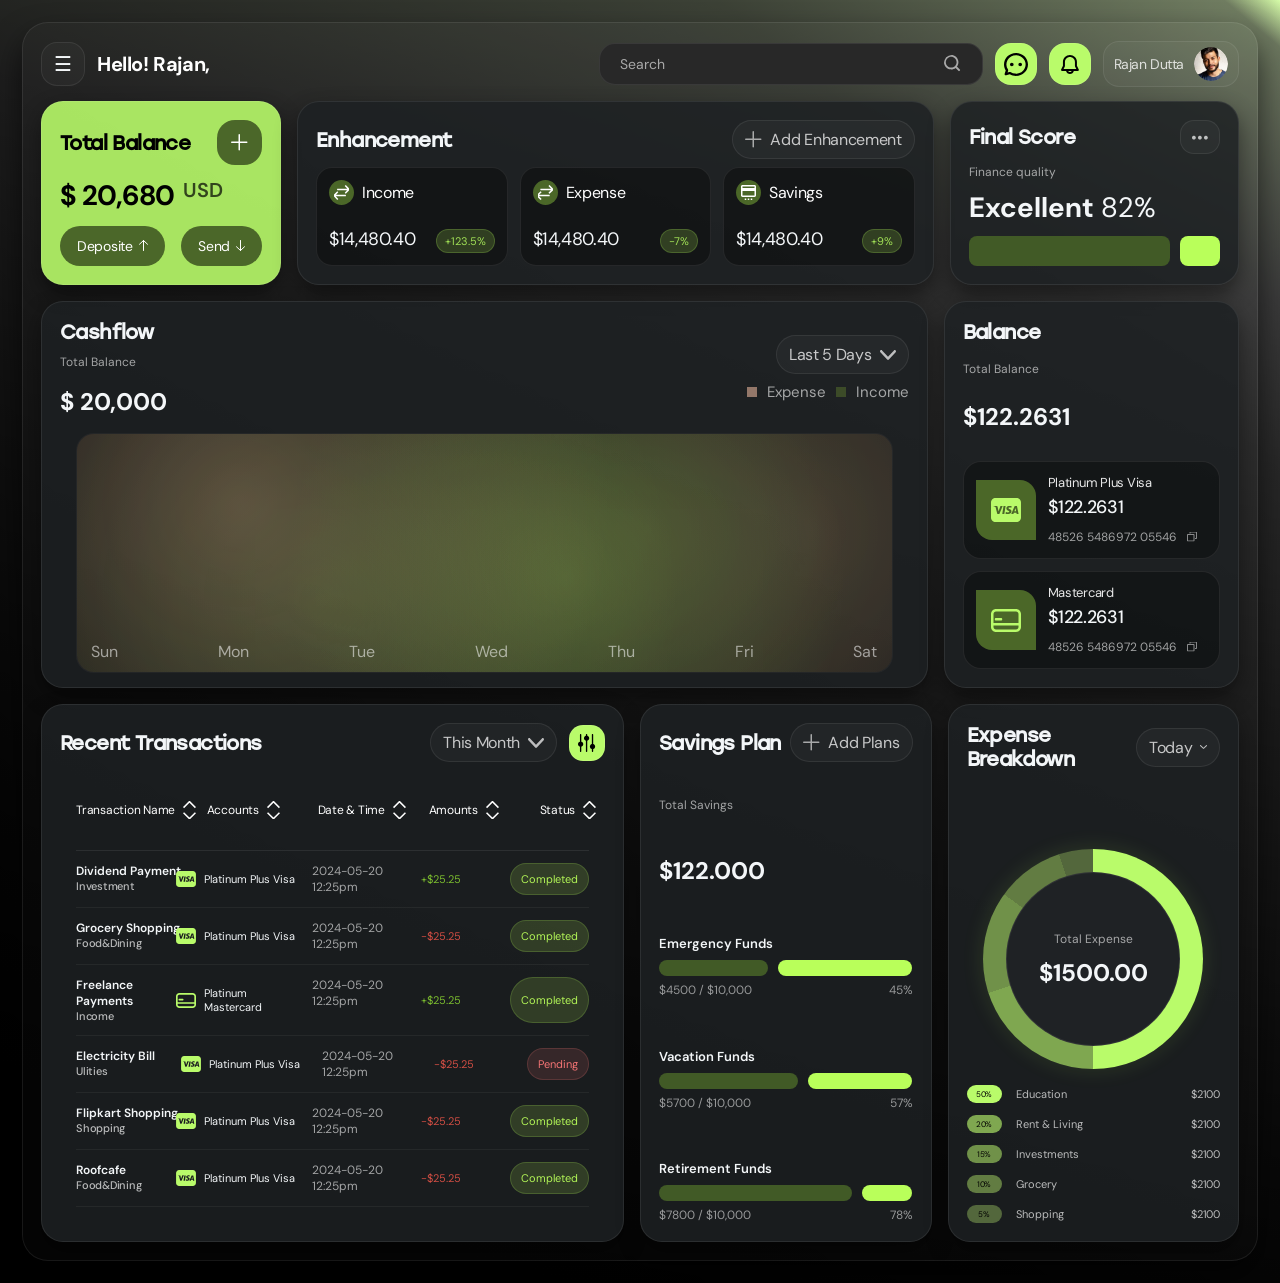
==== index.html @ 9665d46c "Dashboard Created" ====
<!DOCTYPE html>
<html lang="en">
  <head>
    <meta charset="UTF-8" />
    <meta name="viewport" content="width=device-width, initial-scale=1.0" />
    <title>Dashboard - Fin Pocket</title>
    <link rel="apple-touch-icon" sizes="180x180" href="./assets/favicon_io/apple-touch-icon.png" />
    <link rel="icon" type="image/png" sizes="32x32" href="./assets/favicon_io/favicon-32x32.png" />
    <link rel="icon" type="image/png" sizes="16x16" href="./assets/favicon_io/favicon-16x16.png" />
    <link rel="manifest" href="./assets/favicon_io/site.webmanifest" />
    <link rel="stylesheet" href="./css/style.css" />
  </head>
  <body>
    <input type="checkbox" id="menuToggle" class="menu-toggle" />
    <div class="app">
      <!-- SIDEBAR -->
      <aside class="sidebar">
        <label for="menuToggle" class="sidebar-close">✕</label>
        <div class="brand">
          <a href="#" class="brand-logo">
            <figure>
              <img src="./assets/dashboard/logo.svg" alt="logo" />
            </figure>
          </a>
        </div>

        <div class="user">
          <div class="user-img"></div>
          <div class="user-info">
            <h1>Rajan Dutta</h1>
            <p>Personal Account</p>
          </div>
          <div class="user-chevron"></div>
        </div>

        <p class="menu-title">MAIN MENU</p>
        <nav class="nav top-nav">
          <a class="nav-link active" href="#">
            <span class="ico"></span> Dashboard
          </a>
          <a class="nav-link" href="#"><span class="ico"></span> Payments</a>
          <a class="nav-link" href="#"
            ><span class="ico"></span> Transactions</a
          >
          <a class="nav-link" href="#"><span class="ico"></span> My wallets</a>
          <a class="nav-link" href="#"
            ><span class="ico"></span> Savings plan</a
          >
        </nav>

        <p class="menu-title">PREFERENCE</p>
        <nav class="nav bottom-nav">
          <a class="nav-link" href="#"><span class="ico"></span> Promos</a>
          <a class="nav-link" href="#"><span class="ico"></span> Settings</a>
          <a class="nav-link" href="#"><span class="ico"></span> Help center</a>
          <a class="nav-link" href="#"><span class="ico"></span> Log out</a>
        </nav>

        <div class="upgrade">
          <div class="upgrade-top">
            <a href="#" class="brand-logo">
              <figure>
                <img src="./assets/dashboard/logo.svg" alt="logo" />
              </figure>
            </a>
          </div>
          <h2>Upgrade Plans</h2>
          <p>
            “Upgrade from today to the smarter insights & financial control”.
          </p>
          <a href="#" class="btn btn-white">
            Upgrade your Plan <span class="arrow">↗</span>
          </a>
        </div>
      </aside>
      <label for="menuToggle" class="overlay"></label>
      <!-- MAIN -->
      <main class="main">
        <!-- TOPBAR -->
        <header class="topbar">
          <div class="topbar-left">
            <!-- ✅ MENU BUTTON -->
            <label for="menuToggle" class="menu-btn">☰</label>

            <h1 class="hello">Hello! Rajan,</h1>
          </div>

          <div class="topbar-right">
            <div class="search">
              <input type="text" placeholder="Search" />
              <span class="search-ico"></span>
            </div>

            <button class="icon-btn"></button>
            <button class="icon-btn"></button>

            <div class="profile-mini">
              <span class="name">Rajan Dutta</span>
              <span class="avatar"></span>
            </div>
          </div>
        </header>

        <!-- GRID -->
        <section class="grid">
          <div class="col">
            <div class="row row-1">
              <!-- Total Balance -->
              <div class="card card-balance">
                <div class="card-head">
                  <p class="card-title">Total Balance</p>
                  <button class="chip-plus">
                    <figure>
                      <img
                        src="./assets/dashboard/plus-icon.svg"
                        alt="Plus Icon"
                      />
                    </figure>
                  </button>
                </div>

                <div class="money">
                  <strong>$ 20,680</strong>
                  <sup>USD</sup>
                </div>

                <div class="actions">
                  <button class="btn btn-green">
                    Deposite
                    <figure>
                      <img
                        src="./assets/dashboard/top-arrow-icon.svg"
                        alt="Up Arrow"
                      />
                    </figure>
                  </button>
                  <button class="btn btn-green">
                    Send
                    <figure>
                      <img
                        src="./assets/dashboard/down-arrow.svg"
                        alt="Down Arrow"
                      />
                    </figure>
                  </button>
                </div>
              </div>

              <!-- Enhancement -->
              <div class="card card-enh">
                <div class="card-head">
                  <p class="card-title">Enhancement</p>
                  <button class="btn btn-outline small">
                    <figure>
                      <img
                        src="./assets/dashboard/plus-icon-60.svg"
                        alt="down arrow"
                      />
                    </figure>
                    Add Enhancement
                  </button>
                </div>

                <div class="enh-cards">
                  <div class="mini-box">
                    <div class="mini-head">
                      <figure class="mini-ico">
                        <img
                          src="./assets/dashboard/incoming-outgoing-icon.svg"
                          alt="Income"
                        />
                      </figure>
                      <span class="mini-title">Income</span>
                    </div>
                    <div class="mini-bottom">
                      <strong class="mini-price">$14,480.40</strong>
                      <span class="mini-pill">+123.5%</span>
                    </div>
                  </div>

                  <div class="mini-box">
                    <div class="mini-head">
                      <figure class="mini-ico">
                        <img
                          src="./assets/dashboard/incoming-outgoing-icon.svg"
                          alt="Expense"
                        />
                      </figure>
                      <span class="mini-title">Expense</span>
                    </div>
                    <div class="mini-bottom">
                      <strong class="mini-price">$14,480.40</strong>
                      <span class="mini-pill">-7%</span>
                    </div>
                  </div>

                  <div class="mini-box">
                    <div class="mini-head">
                      <figure class="mini-ico">
                        <img
                          src="./assets/dashboard/saving-mini.svg"
                          alt="saving"
                        />
                      </figure>
                      <span class="mini-title">Savings</span>
                    </div>
                    <div class="mini-bottom">
                      <strong class="mini-price">$14,480.40</strong>
                      <span class="mini-pill">+9%</span>
                    </div>
                  </div>
                </div>
              </div>

              <!-- Final score -->
              <div class="card card-score">
                <div class="card-head">
                  <p class="card-title">Final Score</p>
                  <button class="dot-menu">•••</button>
                </div>

                <p class="muted">Finance quality</p>
                <div class="score">
                  <strong>Excellent</strong>
                  <span>82%</span>
                </div>

                <div class="score-bar-wrap" style="--val: 82%">
                  <div class="score-bar-dark"></div>
                  <div class="score-bar-light"></div>
                </div>
              </div>
            </div>

            <div class="row row-2">
              <!-- Cashflow Chart -->
              <div class="card card-chart">
                <div class="card-head">
                  <div class="chart-top">
                    <p class="card-title">Cashflow</p>
                    <p class="muted">Total Balance</p>
                    <strong class="big">$ 20,000</strong>
                  </div>

                  <div class="chart-controls">
                    <button class="btn btn-outline small">
                      Last 5 Days
                      <figure>
                        <img
                          src="./assets/dashboard/bottom-chevron-icon.svg"
                          alt=""
                        />
                      </figure>
                    </button>
                    <div class="legend">
                      <span class="dot exp"></span> Expense
                      <span class="dot inc"></span> Income
                    </div>
                  </div>
                </div>

                <div class="chart-placeholder">
                  <div class="wave wave-a"></div>
                  <div class="wave wave-b"></div>
                  <div class="chart-x">
                    <span>Sun</span><span>Mon</span><span>Tue</span
                    ><span>Wed</span><span>Thu</span><span>Fri</span
                    ><span>Sat</span>
                  </div>
                </div>
              </div>

              <div class="card card-bal">
                <div class="card-head">
                  <p class="card-title">Balance</p>
                </div>

                <p class="muted">Total Balance</p>
                <strong class="big">$122.2631</strong>
                <div class="pay-cards">
                  <div class="pay-card">
                    <div class="pay-ico"></div>
                    <div class="pay-info">
                      <p>Platinum Plus Visa</p>
                      <strong>$122.2631</strong>
                      <span class="muted">48526 5486972 05546</span>
                    </div>
                  </div>

                  <div class="pay-card">
                    <div class="pay-ico alt"></div>
                    <div class="pay-info">
                      <p>Mastercard</p>
                      <strong>$122.2631</strong>
                      <span class="muted">48526 5486972 05546</span>
                    </div>
                  </div>
                </div>
              </div>
            </div>

            <div class="row row-3">
              <!-- Recent Transactions -->
              <div class="card card-table">
                <div class="card-head">
                  <p class="card-title">Recent Transactions</p>

                  <div class="table-actions">
                    <button class="btn btn-outline small">
                      This Month
                      <figure>
                        <img
                          src="./assets/dashboard/bottom-chevron-icon.svg"
                          alt=""
                        />
                      </figure>
                    </button>
                    <button class="filter-btn">
                      <figure>
                        <img
                          src="./assets/dashboard/filter-menu-icon.svg"
                          alt="filter"
                        />
                      </figure>
                    </button>
                  </div>
                </div>
                <div class="table-scroll">
                  <div class="table">
                    <div class="table-head">
                      <span>Transaction Name</span>
                      <span>Accounts</span>
                      <span>Date & Time</span>
                      <span>Amounts</span>
                      <span>Status</span>
                    </div>

                    <div class="table-row">
                      <strong
                        >Dividend Payment
                        <span>Investment</span>
                      </strong>
                      <span class="card-type visa">Platinum Plus Visa</span>
                      <span class="muted">2024-05-20 <br />12:25pm</span>
                      <span class="amt plus">+$25.25</span>
                      <span class="status done">Completed</span>
                    </div>

                    <div class="table-row">
                      <strong
                        >Grocery Shopping
                        <span>Food&Dining</span>
                      </strong>
                      <span class="card-type visa">Platinum Plus Visa</span>
                      <span class="muted">2024-05-20 <br />12:25pm</span>
                      <span class="amt minus">-$25.25</span>
                      <span class="status done">Completed</span>
                    </div>

                    <div class="table-row">
                      <strong
                        >Freelance Payments
                        <span>Income</span>
                      </strong>
                      <span class="card-type mastercard"
                        >Platinum Mastercard</span
                      >
                      <span class="muted">2024-05-20 <br />12:25pm</span>
                      <span class="amt plus">+$25.25</span>
                      <span class="status done">Completed</span>
                    </div>

                    <div class="table-row">
                      <strong
                        >Electricity Bill
                        <span>Ulities</span>
                      </strong>
                      <span class="card-type visa">Platinum Plus Visa</span>
                      <span class="muted">2024-05-20 <br />12:25pm</span>
                      <span class="amt minus">-$25.25</span>
                      <span class="status pending">Pending</span>
                    </div>
                    <div class="table-row">
                      <strong
                        >Flipkart Shopping
                        <span>Shopping</span>
                      </strong>
                      <span class="card-type visa">Platinum Plus Visa</span>
                      <span class="muted">2024-05-20 <br />12:25pm</span>
                      <span class="amt minus">-$25.25</span>
                      <span class="status done">Completed</span>
                    </div>
                    <div class="table-row">
                      <strong
                        >Roofcafe
                        <span>Food&Dining</span>
                      </strong>
                      <span class="card-type visa">Platinum Plus Visa</span>
                      <span class="muted">2024-05-20 <br />12:25pm</span>
                      <span class="amt minus">-$25.25</span>
                      <span class="status done">Completed</span>
                    </div>
                  </div>
                </div>
              </div>

              <!-- Savings Plan -->
              <div class="card card-savings">
                <div class="card-head">
                  <p class="card-title">Savings Plan</p>
                  <button class="btn btn-outline small">
                    <figure>
                      <img
                        src="./assets/dashboard/plus-icon-60.svg"
                        alt="down arrow"
                      />
                    </figure>
                    Add Plans
                  </button>
                </div>

                <p class="muted">Total Savings</p>
                <strong class="big">$122.000</strong>

                <div class="saving-item">
                  <p>Emergency Funds</p>
                  <div class="bar-wrap" style="--val: 45%">
                    <div class="bar-dark"></div>
                    <div class="bar-light"></div>
                  </div>
                  <div class="bar-meta">
                    <span>$4500 / $10,000</span>
                    <span>45%</span>
                  </div>
                </div>

                <div class="saving-item">
                  <p>Vacation Funds</p>
                  <div class="bar-wrap" style="--val: 57%">
                    <div class="bar-dark"></div>
                    <div class="bar-light"></div>
                  </div>
                  <div class="bar-meta">
                    <span>$5700 / $10,000</span>
                    <span>57%</span>
                  </div>
                </div>

                <div class="saving-item">
                  <p>Retirement Funds</p>
                  <div class="bar-wrap" style="--val: 78%">
                    <div class="bar-dark"></div>
                    <div class="bar-light"></div>
                  </div>
                  <div class="bar-meta">
                    <span>$7800 / $10,000</span>
                    <span>78%</span>
                  </div>
                </div>
              </div>

              <div class="card card-breakdown">
                <div class="card-head">
                  <p class="card-title">Expense Breakdown</p>
                  <button class="btn btn-outline small">
                    Today
                    <figure>
                      <img
                        src="./assets/dashboard/bottom-chevron-icon.svg"
                        alt=""
                      />
                    </figure>
                  </button>
                </div>
                <div class="expense-card">
                  <div class="donut-wrap">
                    <div class="donut" id="donut">
                      <div class="donut-center">
                        <p class="muted">Total Expense</p>
                        <strong class="big">$1500.00</strong>
                      </div>
                    </div>
                  </div>

                  <div class="breakdown" id="breakdown">
                    <div
                      class="break-row"
                      data-percent="50"
                      data-color="#B9FB6A"
                    >
                      <span class="tag-percent">50%</span>
                      <span class="tag">Education</span>
                      <span class="tag-value">$2100</span>
                    </div>

                    <div
                      class="break-row"
                      data-percent="20"
                      data-color="#7FA750"
                    >
                      <span class="tag-percent">20%</span>
                      <span class="tag">Rent & Living</span>
                      <span class="tag-value">$2100</span>
                    </div>

                    <div
                      class="break-row"
                      data-percent="15"
                      data-color="#709149"
                    >
                      <span class="tag-percent">15%</span>
                      <span class="tag">Investments</span>
                      <span class="tag-value">$2100</span>
                    </div>

                    <div
                      class="break-row"
                      data-percent="10"
                      data-color="#627C42"
                    >
                      <span class="tag-percent">10%</span>
                      <span class="tag">Grocery</span>
                      <span class="tag-value">$2100</span>
                    </div>

                    <div
                      class="break-row"
                      data-percent="5"
                      data-color="#53673C"
                    >
                      <span class="tag-percent">5%</span>
                      <span class="tag">Shopping</span>
                      <span class="tag-value">$2100</span>
                    </div>
                  </div>
                </div>
              </div>
            </div>
          </div>
        </section>
      </main>
    </div>
    <script src="./js/index.js"></script>
  </body>
</html>
---- css/style.css ----
@import url("https://fonts.googleapis.com/css2?family=DM+Sans:ital,opsz,wght@0,9..40,100..1000;1,9..40,100..1000&display=swap");

@font-face {
  font-family: "stolzl";
  src: url("../assets/fonts/stolzl/stolzl_regular.otf");
}
/* ====== RESET ====== */
html,
body {
  overflow-x: hidden;
}
.main,
.grid,
.col-left,
.card,
.card-enh,
.table-scroll,
.table {
  min-width: 0;
}

* {
  margin: 0;
  padding: 0;
  box-sizing: border-box;
}
button,
input {
  border: 0;
  outline: 0;
  background: none;
  color: inherit;
  font: inherit;
}
button {
  cursor: pointer;
  transition: 0.3s all ease;
}
button:hover {
  opacity: 0.8;
}
a {
  text-decoration: none;
  color: inherit;
}
img {
  max-width: 100%;
  min-height: 100%;
  object-fit: cover;
}
figure {
  object-fit: cover;
  overflow: hidden;
}
body {
  font-family: var(--ff-dm-sans);
  background: linear-gradient(
    190deg,
    rgba(185, 251, 106, 0.4) 0%,
    rgba(0, 0, 0, 0.4) 20%,
    rgba(0, 0, 0, 1) 100%
  );
  color: #f3f6f8;
}

/* ====== THEME ====== */
:root {
  --bg-white: #ffffff;
  --bg-black: #000000;
  --bg: #0b0d0f;
  --panel: rgba(30, 33, 36, 0.85);
  --panel-2: rgba(24, 27, 30, 0.9);
  --stroke: rgba(255, 255, 255, 0.08);
  --muted: rgba(255, 255, 255, 0.6);
  --green: #b9fb6a;
  --green2: #7cff4f;
  --soft: rgba(185, 255, 90, 0.15);
  --shadow: 0 16px 30px rgba(0, 0, 0, 0.6);

  --ff-stolzl: "stolzl", sans-serif;
  --ff-dm-sans: "DM Sans", sans-serif;

  --letter-spacing-200: -0.02em;
  --letter-spacing-300: -0.03em;
}

/* ====== BUTTONS ====== */
.btn {
  border-radius: 999px;
  padding: 10px 14px;
  font-size: 14px;
  letter-spacing: var(--letter-spacing-200);
  border: 1px solid transparent;
  cursor: pointer;
  transition: 0.25s all ease;
  border-radius: 16px;
}
.btn-green {
  background: #4b6729;
  color: var(--bg-white);
  display: flex;
  justify-content: center;
  align-items: center;
  gap: 6px;
}
.btn-green:hover {
  opacity: 0.8;
}
.btn-white {
  background: rgba(255, 255, 255, 0.95);
  color: #111;
}
.btn-outline {
  border: 1px solid var(--stroke);
  background: rgba(255, 255, 255, 0.03);
  color: rgba(255, 255, 255, 0.75);
}
.btn.small {
  padding: 8px 12px;
  font-size: 16px;
  display: flex;
  justify-content: space-between;
  align-items: center;
}
.btn.small figure {
  display: flex;
  justify-content: center;
  align-items: center;
  margin-right: 8px;
}

.dot-menu {
  width: 40px;
  height: 34px;
  border-radius: 14px;
  border: 1px solid var(--stroke);
  background: rgba(255, 255, 255, 0.03);
  color: rgba(255, 255, 255, 0.7);
}

.filter-btn {
  width: 36px;
  height: 36px;
  border-radius: 14px;
  border: 1px solid var(--stroke);
  background: #b9fb6a;
  display: flex;
  justify-content: center;
  align-items: center;
  cursor: pointer;
}
.filter-btn figure {
  display: flex;
  justify-content: center;
  align-items: center;
  width: 18px;
}

/* ====== APP LAYOUT ====== */
.app {
  height: 100%;
  padding: 22px;
  display: grid;
  grid-template-columns: 320px 1fr;
  gap: 20px;
  background: linear-gradient(
    220deg,
    rgba(185, 251, 106, 0.3) 0%,
    rgba(0, 0, 0, 0.5) 2%,
    rgba(0, 0, 0, 0.7) 20%,
    rgba(0, 0, 0, 1) 100%
  );
}

/* ====== SIDEBAR ====== */
.sidebar {
  background: radial-gradient(
      circle at 30% 10%,
      rgba(185, 255, 90, 0.12),
      transparent 40%
    ),
    rgba(0, 0, 0, 0.55);
  border: 1px solid var(--stroke);
  border-radius: 26px;
  padding: 22px 18px;
  box-shadow: var(--shadow);
  position: relative;
  overflow-x: hidden;
  border-right: 2px solid var(--green);
}

.brand {
  display: flex;
  align-items: center;
  margin-bottom: 26px;
}
.brand-logo {
  filter: drop-shadow(0 0 22px rgba(185, 255, 90, 0.35));
}

.user {
  display: flex;
  align-items: center;
  gap: 12px;
  padding: 14px 12px;
  border-radius: 18px;
  border: 1px solid var(--stroke);
  background: rgba(255, 255, 255, 0.03);
  margin-bottom: 18px;
}
.user-img {
  width: 42px;
  height: 42px;
  border-radius: 50%;
  background: url("../assets/dashboard/profile.svg") center / cover no-repeat;
}
.user-info h1 {
  font-family: var(--ff-stolzl);
  letter-spacing: var(--letter-spacing-200);
  font-size: 18px;
  font-weight: 500;
  margin-bottom: 1px;
}
.user-info p {
  font-size: 15px;
  color: var(--muted);
}
.user-chevron {
  margin-left: auto;
  width: 13px;
  height: 13px;
  background: url("../assets/dashboard/bottom-chevron-icon.svg") center /
    contain no-repeat;
  border-radius: 6px;
  cursor: pointer;
}

.menu-title {
  font-family: var(--ff-stolzl);
  margin: 18px 10px 10px;
  font-size: 12px;
  color: var(--muted);
  font-weight: 400;
  letter-spacing: 1.2px;
}

.nav {
  display: grid;
  gap: 10px;
  padding: 0 6px;
}

.nav-link {
  display: flex;
  align-items: center;
  gap: 10px;
  padding: 11px 12px;
  border-radius: 14px;
  border: 1px solid transparent;
  color: rgba(255, 255, 255, 1);
  background: rgba(255, 255, 255, 0.02);
  transition: 0.25s;
}

.nav-link .ico {
  width: 18px;
  height: 18px;

  background-position: center;
  background-size: contain;
  background-repeat: no-repeat;
}
.top-nav .nav-link:nth-child(1) .ico {
  background-image: url("../assets/dashboard/dashboard-icon.svg");
}
.top-nav .nav-link:nth-child(2) .ico {
  background-image: url("../assets/dashboard/payments-icon.svg");
}
.top-nav .nav-link:nth-child(3) .ico {
  background-image: url("../assets/dashboard/transactions-icon.svg");
}
.top-nav .nav-link:nth-child(4) .ico {
  background-image: url("../assets/dashboard/my-wallets-icon.svg");
}
.top-nav .nav-link:nth-child(5) .ico {
  background-image: url("../assets/dashboard/savings-plan-icon.svg");
}
.bottom-nav .nav-link:nth-child(1) .ico {
  background-image: url("../assets/dashboard/promos-icon.svg");
}
.bottom-nav .nav-link:nth-child(2) .ico {
  background-image: url("../assets/dashboard/settings-icon.svg");
}
.bottom-nav .nav-link:nth-child(3) .ico {
  background-image: url("../assets/dashboard/help-center.svg");
}
.bottom-nav .nav-link:nth-child(4) .ico {
  background-image: url("../assets/dashboard/logout-icon.svg");
}

.nav-link:hover {
  border-color: rgba(185, 255, 90, 0.25);
  background: rgba(185, 255, 90, 0.05);
}

.nav-link.active {
  background: rgba(255, 255, 255, 0.06);
  border-color: rgba(255, 255, 255, 0.1);
}

.upgrade {
  /* position: absolute; */
  /* left: 18px;
  right: 18px;
  bottom: 18px; */
  background: linear-gradient(
    290deg,
    rgba(155, 255, 36, 0.6) 0%,
    rgba(75, 103, 40, 0.6) 100%
  );
  border-radius: 18px;
  padding: 16px;
  display: flex;
  flex-direction: column;
  justify-content: center;
  align-items: center;
  margin-top: 32px;
}

.upgrade-top {
  display: flex;
  align-items: center;
  gap: 8px;
  margin-bottom: 10px;
}
.upgrade-top .brand-logo {
  width: 140px;
}

.upgrade h2 {
  margin-bottom: 6px;
  font-size: 18px;
  letter-spacing: var(--letter-spacing-200);
  text-align: center;
}
.upgrade p {
  color: var(--muted);
  font-size: 14px;
  line-height: 1.45;
  margin-bottom: 12px;
  max-width: 196px;
  width: 100%;
  margin: 0 auto 12px;
  text-align: center;
}
.btn {
  padding: 10px 16px;
  border-radius: 33px;
  transition: all 0.3s ease;
}
.btn-white {
  background: var(--bg-white);
  color: var(--bg-black);
}
.btn-white:hover {
  background: var(--bg-black);
  color: var(--bg-white);
}
/* ====== MAIN ====== */
.main {
  background: rgba(255, 255, 255, 0.02);
  border: 1px solid var(--stroke);
  border-radius: 26px;
  padding: 18px;
  box-shadow: var(--shadow);
  /* overflow: hidden; */
  z-index: 44;
}

.topbar {
  display: flex;
  align-items: center;
  justify-content: space-between;
  margin-bottom: 14px;
}

.hello {
  font-size: var(--ff-stolzl);
  font-size: 20px;
  font-weight: 700;
  color: rgba(255, 255, 255, 1);
  letter-spacing: var(--letter-spacing-200);
}

.topbar-right {
  display: flex;
  align-items: center;
  gap: 12px;
}

.search {
  width: min(420px, 30vw);
  height: 42px;
  border-radius: 16px;
  border: 1px solid var(--stroke);
  background: #282828;
  display: flex;
  align-items: center;
  padding: 14px 20px;
  gap: 10px;
}

.search input {
  flex: 1;
  color: rgba(255, 255, 255, 0.9);
  font-size: 14px;
}
.search input::placeholder {
  color: rgba(255, 255, 255, 0.6);
}
.search-ico {
  width: 18px;
  height: 18px;
  border-radius: 8px;
  background: url("../assets/dashboard/search-icon.svg") center / contain
    no-repeat;
  opacity: 0.6;
  cursor: pointer;
}

.topbar-right button {
  width: 42px;
  height: 42px;
  border-radius: 16px;
  border: 1px solid var(--stroke);
}
.topbar-right button:first-of-type {
  background: url("../assets/dashboard/message-icon.svg") var(--green) center
    no-repeat;
}
.topbar-right button:last-of-type {
  background: url("../assets/dashboard/notification-icon.svg") var(--green)
    center no-repeat;
}
.profile-mini {
  display: flex;
  justify-content: center;
  align-items: center;
  gap: 10px;
  padding: 5px 10px;
  border-radius: 16px;
  border: 1px solid var(--stroke);
  background: rgba(255, 255, 255, 0.03);
}
.profile-mini .name {
  font-size: 14px;
  letter-spacing: var(--letter-spacing-300);
  color: rgba(255, 255, 255, 0.8);
}
.profile-mini .avatar {
  width: 34px;
  height: 34px;
  border-radius: 50%;
  background: url("../assets/dashboard/profile.svg") center / contain no-repeat;
}

/* ✅ MENU TOGGLE INPUT HIDE */
.menu-toggle {
  display: none;
}

/* ✅ TOPBAR LEFT (menu + h1) */
.topbar-left {
  display: flex;
  align-items: center;
  gap: 12px;
}

/* ✅ MENU ICON BUTTON */
.menu-btn {
  width: 44px;
  height: 44px;
  border-radius: 16px;
  border: 1px solid var(--stroke);
  background: rgba(255, 255, 255, 0.03);
  display: none;
  /* ✅ only show on small screens */
  align-items: center;
  justify-content: center;
  font-size: 20px;
  cursor: pointer;
  user-select: none;
}

/* ✅ OVERLAY (hidden by default) */
.overlay {
  display: none;
}

/* ✅ CLOSE BUTTON INSIDE SIDEBAR */
.sidebar-close {
  display: none;
  position: absolute;
  top: 14px;
  right: 14px;
  width: 44px;
  height: 44px;
  border-radius: 16px;
  border: 1px solid var(--stroke);
  background: rgba(255, 255, 255, 0.05);
  cursor: pointer;
  align-items: center;
  justify-content: center;
  font-size: 18px;
}

/* ================= GRID START ====== */

/* ====== GRID ====== */
/* .grid {
  display: grid;
  grid-template-columns: minmax(0, 1fr) minmax(260px, 350px);
  gap: 16px;
} */
.row > *,
.row-1 > *,
.row-2 > *,
.row-3 > * {
  min-width: 0;
}

.col-left {
  display: grid;
  gap: 16px;
}

.row {
  display: grid;
  gap: 16px;
  grid-template-columns: minmax(0, 1fr) minmax(260px, 350px);
}

.col {
  display: grid;
  gap: 16px;
}
.row-1 {
  display: grid;
  gap: 16px;
  grid-template-columns: minmax(240px, 1fr) minmax(0, 3fr) minmax(300px, 360px);
  grid-template-columns: minmax(240px, 0.8fr) minmax(0, 2.2fr) minmax(
      280px,
      1fr
    );
}
.row-2 {
  display: grid;
  gap: 16px;
  grid-template-columns: minmax(0, 1fr) minmax(300px, 360px);
  grid-template-columns: minmax(0, 3fr) minmax(280px, 1fr);
}

.row-3 {
  display: grid;
  gap: 16px;
  grid-template-columns:
    minmax(0, 1fr)
    minmax(300px, 360px)
    minmax(300px, 360px);

  grid-template-columns: minmax(0, 2fr) minmax(280px, 1fr) minmax(280px, 1fr);
}

/* ====== CARDS ====== */
.card {
  border-radius: 22px;
  border: 1px solid var(--stroke);
  background: var(--panel);
  box-shadow: 0 10px 22px rgba(0, 0, 0, 0.45);
  overflow: hidden;
  display: flex;
  justify-content: space-between;
  flex-direction: column;
  padding: 18px;
  gap: 8px;
}

.card-head {
  display: flex;
  align-items: center;
  justify-content: space-between;
  /* padding: 16px 16px 16px; */
}
.card-title {
  font-weight: 700;
  font-size: 20px;
  font-family: var(--ff-stolzl);
  letter-spacing: var(--letter-spacing-300);
}
.muted {
  color: var(--muted);
  font-size: 12px;
}
.big {
  font-size: 24px;
  margin-top: 6px;
}

/* Balance card */
.card-balance {
  background: rgba(185, 251, 106, 0.9);
  color: var(--bg-black);
}
.card-balance .card-title {
  color: rgb(0, 0, 0);
}

.chip-plus figure {
  background: #4b6729;
  display: flex;
  justify-content: center;
  align-items: center;
  padding: 14px;
  border-radius: 18px;
}
.money {
  display: flex;
  gap: 8px;
}
.money strong {
  font-size: 28px;
  font-weight: 700;
  letter-spacing: var(--letter-spacing-200);
}
.money sup {
  font-size: 20px;
  font-weight: 600;
  opacity: 0.7;
}
.actions {
  display: flex;
  gap: 10px;
  justify-content: space-between;
  align-items: center;
}

/* Enhancement */

.card-enh .enh-cards {
  display: grid;
  grid-template-columns: repeat(auto-fit, minmax(160px, 1fr));
  gap: 12px;
}

.mini-box {
  border-radius: 16px;
  border: 1px solid var(--stroke);
  background: rgba(0, 0, 0, 0.35);
  padding: 12px;
  display: flex;
  flex-direction: column;
  gap: 12px;
}
.mini-head {
  display: flex;
  align-items: center;
  gap: 8px;
  margin-bottom: 10px;
}
.mini-ico {
  width: 25px;
  height: 25px;
  padding: 5px;
  border-radius: 55px;
  background: #4b6728;
  display: flex;
  justify-content: center;
  align-items: center;
}

.mini-title {
  font-size: 16px;
  color: rgba(255, 255, 255, 1);
  letter-spacing: var(--letter-spacing-200);
}
.mini-bottom {
  display: flex;
  justify-content: space-between;
  align-items: baseline;
}
.mini-box .mini-price {
  font-size: 18px;
  letter-spacing: var(--letter-spacing-200);
  font-weight: 400;
}
.mini-pill {
  font-size: 11px;
  padding: 4px 8px;
  border-radius: 999px;
  background: rgba(185, 255, 90, 0.18);
  border: 1px solid rgba(185, 255, 90, 0.2);
  color: rgba(167, 232, 88, 0.95);
}

/* Chart */
.card-chart {
  padding-bottom: 14px;
}
.chart-top {
  display: flex;
  flex-direction: column;
  justify-content: space-between;
  gap: 10px;
}
.chart-controls {
  display: grid;
  justify-items: end;
  gap: 8px;
}
.chart-controls .btn.small figure {
  margin-left: 8px;
  margin-right: 0;
  width: fit-content;
}
.legend {
  display: flex;
  align-items: center;
  gap: 10px;
  color: rgba(255, 255, 255, 0.6);
  font-size: 15px;
}
.dot {
  width: 10px;
  height: 10px;
  display: inline-block;
}
.dot.exp {
  background: #937769;
}
.dot.inc {
  background: #3c4b28;
}

.chart-placeholder {
  height: 240px;
  margin: 8px 16px 0;
  border-radius: 18px;
  border: 1px solid var(--stroke);
  background: rgba(0, 0, 0, 0.32);
  position: relative;
  overflow: hidden;
}
.wave {
  position: absolute;
  inset: 0;
  opacity: 0.8;
  filter: blur(0px);
}
.wave-a {
  background: radial-gradient(
      circle at 20% 30%,
      rgba(255, 180, 150, 0.32),
      transparent 55%
    ),
    radial-gradient(
      circle at 60% 60%,
      rgba(185, 255, 90, 0.25),
      transparent 55%
    ),
    radial-gradient(
      circle at 90% 40%,
      rgba(255, 180, 150, 0.22),
      transparent 60%
    );
}
.wave-b {
  background: radial-gradient(
      circle at 30% 70%,
      rgba(185, 255, 90, 0.22),
      transparent 60%
    ),
    radial-gradient(
      circle at 70% 40%,
      rgba(185, 255, 90, 0.14),
      transparent 60%
    );
  mix-blend-mode: screen;
}
.chart-x {
  position: absolute;
  left: 14px;
  right: 14px;
  bottom: 10px;
  display: flex;
  justify-content: space-between;
  color: rgba(255, 255, 255, 0.55);
  font-size: 16px;
}

/* Table */
.table-scroll{
  width: 100%;
}
.table-actions {
  display: flex;
  align-items: center;
  gap: 12px;
}
.table-actions .btn.small figure,
.card-breakdown .btn.small figure {
  margin-left: 8px;
  margin-right: 0;
  width: fit-content;
}
.card-table .table {
  padding: 0 16px 16px;
}
.table-head {
  display: grid;
  grid-template-columns: 1.2fr 1fr 1fr 1fr 0.5fr;
  gap: 12px;
  color: rgba(255, 255, 255, 1);
  font-size: 12px;
  letter-spacing: var(--letter-spacing-200);
  padding: 32px 0;
  border-bottom: 1px solid var(--stroke);
}
.table-head span {
  position: relative;
  width: fit-content;
}
.table-head span::after {
  position: absolute;
  content: "";
  /* right: 0; */
  left: 100%;
  top: 50%;
  transform: translateY(-50%);
  height: 18px;
  width: 13px;
  background: url("../assets/dashboard/filter-icon.svg");
  cursor: pointer;
  margin-left: 8px;
}
.table-row {
  display: grid;
  grid-template-columns: 1.2fr 1fr 1fr 0.8fr 0.6fr;
  gap: 12px;
  padding: 12px 0;
  border-bottom: 1px solid rgba(255, 255, 255, 0.05);
  font-size: 11px;
}
.table-row strong {
  font-size: 12px;
  font-weight: 600;
}
.table-row strong span {
  font-size: 11px;
  font-weight: 500;
  letter-spacing: var(--letter-spacing-200);
  color: rgba(255, 255, 255, 0.7);
  display: block;
}
.pill {
  font-size: 11px;
  padding: 6px 10px;
  border-radius: 999px;
  background: rgba(185, 255, 90, 0.12);
  border: 1px solid rgba(185, 255, 90, 0.14);
  color: rgba(185, 255, 90, 0.85);
  width: max-content;
}
.card-type {
  position: relative;
  display: flex;
  /* justify-content: center; */
  align-items: center;
}
.card-type::after {
  content: "";
  position: absolute;
  height: 16px;
  width: 20px;
  background-position: center;
  background-repeat: no-repeat;
  background-size: contain;
  right: 100%;
  top: 50%;
  transform: translateY(-50%);
  margin-right: 8px;
}
.card-type.mastercard::after {
  background-image: url("../assets/dashboard/mastercard-icon.svg");
}
.card-type.visa::after {
  background-image: url("../assets/dashboard/visa-icon.svg");
}
.amt {
  display: flex;
  align-items: center;
}
.amt.plus {
  color: #7bbc2f;
}
.amt.minus {
  color: #cf4d43;
}
.status {
  font-size: 11px;
  padding: 6px 10px;
  border-radius: 999px;
  width: 100%;
  display: flex;
  justify-content: center;
  align-items: center;
}
.status.done {
  background: rgba(185, 255, 90, 0.15);
  border: 1px solid rgba(185, 255, 90, 0.18);
  color: rgba(185, 255, 90, 0.95);
}
.status.pending {
  background: rgba(255, 120, 120, 0.13);
  border: 1px solid rgba(255, 120, 120, 0.18);
  color: rgba(255, 120, 120, 0.95);
}

/* Savings */
.saving-item {
  margin-top: 14px;
}
.saving-item p {
  margin-bottom: 8px;
  font-weight: 600;
  font-size: 13px;
}
.bar-wrap {
  width: 100%;
  height: 16px;
  display: flex;
  align-items: center;
  gap: 10px; /* ✅ this makes the gap  */

  /* background: #4B6728; */
  /* position: relative; */
  /* border-radius: 6px;
  */
}

.bar-dark {
  width: calc(var(--val) - 5px);
  height: 100%;
  background: #415a26;
  border-radius: 999px;
}

.bar-light {
  width: calc(100% - var(--val) - 5px);
  height: 100%;
  /* width: var(--val); */
  background: #b9ff5a;
  border-radius: 999px;
}

.bar-meta {
  margin-top: 6px;
  display: flex;
  justify-content: space-between;
  color: rgba(255, 255, 255, 0.55);
  font-size: 12px;
}

/* Right column */
.col-right {
  display: grid;
  gap: 16px;
}
/* Score */

.card-score .score {
  display: flex;
  align-items: baseline;
  justify-content: flex-start;
  font-size: 28px;
}
.score-bar-wrap {
  width: 100%;
  height: 30px;
  display: flex;
  align-items: center;
  gap: 10px; /* ✅ this makes the gap  */
}

.score-bar-dark {
  width: calc(var(--val) - 5px);
  height: 100%;
  background: #415a26;
  border-radius: 8px;
}

.score-bar-light {
  width: calc(100% - var(--val) - 5px);
  height: 100%;
  /* width: var(--val); */
  background: #b9ff5a;
  border-radius: 8px;
}

.pay-card {
  margin-top: 12px;
  padding: 12px;
  border-radius: 18px;
  border: 1px solid var(--stroke);
  background: rgba(0, 0, 0, 0.32);
  display: flex;
  align-items: center;
  gap: 12px;
}
.pay-ico {
  width: 60px;
  height: 60px;
  border-radius: 0 16px 0 16px;
}
.pay-cards div:nth-child(1) .pay-ico {
  background: #4b6728 url("../assets/dashboard/visa-icon.svg") center / 30px
    no-repeat;
}
.pay-cards div:nth-child(2) .pay-ico {
  background: #4b6728 url("../assets/dashboard/mastercard-icon.svg") center /
    30px no-repeat;
}
.pay-ico.alt {
  background: rgba(185, 255, 90, 0.08);
}
.pay-info p {
  font-size: 13px;
  letter-spacing: var(--letter-spacing-200);
  color: rgba(255, 255, 255, 0.9);
}
.pay-info strong {
  margin: 4px 0 6px;
  display: block;
  font-weight: 500;
  letter-spacing: var(--letter-spacing-200);
  font-size: 18px;
}
.pay-info span {
  position: relative;
}
.pay-info span::after {
  position: absolute;
  content: "";
  top: 50%;
  transform: translateY(-50%);
  left: 100%;
  height: 15px;
  width: 15px;
  background: url("../assets/dashboard/copy-icon.svg") center / 10px no-repeat;
  margin-left: 8px;
  cursor: pointer;
}
.card-score strong {
  margin-right: 8px;
}
/* Donut */
.donut-wrap {
  padding: 16px;
}

.donut {
  width: 220px;
  height: 220px;
  margin: 0 auto;
  border-radius: 50%;
  position: relative;
  box-shadow: 0 0 22px rgba(185, 255, 90, 0.12);
  background: transparent;

  /* ✅ JS will replace this */
  background: conic-gradient(#b9ff5a 0 100%);
}
.donut::before {
  content: "";
  position: absolute;
  inset: 23px;
  border-radius: 50%;
  background: #1f2225; /* ✅ solid same as card */
  border: 1px solid rgba(255, 255, 255, 0.08);
  z-index: 1;
}

.donut-center {
  position: absolute;
  top: 50%;
  left: 50%;
  transform: translate(-50%, -50%);
  display: grid;
  place-content: center;
  text-align: center;
  gap: 4px;
  z-index: 2; /* ✅ always on top */
}

.breakdown {
  display: grid;
  gap: 12px;
}

.break-row {
  display: grid;
  grid-template-columns: auto 1fr auto;
  align-items: center;
  gap: 14px;
  font-size: 16px;
  color: rgba(255, 255, 255, 0.75);
}

.tag-percent {
  min-width: 35px;
  text-align: center;
  padding: 4px 5px;
  border-radius: 12px;
  font-size: 8px;
  letter-spacing: var(--letter-spacing-200);
  color: #000000;
  font-weight: 400;
}

.tag {
  font-size: 11px;
  color: rgba(255, 255, 255, 0.7);
}
.tag-value {
  font-size: 11px;
  letter-spacing: var(--letter-spacing-200);
  color: rgba(255, 255, 255, 0.7);
}

@media (max-width: 1900px) {
  /* ✅ app becomes 1 column */
  .app {
    grid-template-columns: 1fr;
    position: relative;
  }

  /* ✅ show menu icon */
  .menu-btn {
    display: inline-flex;
  }

  /* ✅ sidebar becomes drawer */
  .sidebar {
    position: fixed;
    top: 18px;
    left: 18px;
    bottom: 18px;
    width: min(320px, 86vw);
    z-index: 1000;

    transform: translateX(-120%);
    transition: transform 0.35s ease;
  }

  /* ✅ close button visible */
  .sidebar-close {
    display: flex;
  }

  /* ✅ overlay */
  .overlay {
    position: fixed;
    inset: 0;
    background: rgba(0, 0, 0, 0.55);
    backdrop-filter: blur(6px);
    z-index: 900;
    opacity: 0;
    pointer-events: none;
    transition: 0.35s ease;
  }

  /* ✅ when checked: open sidebar */
  .menu-toggle:checked ~ .app .sidebar {
    transform: translateX(0%);
  }

  /* ✅ when checked: show overlay */
  .menu-toggle:checked ~ .app .overlay {
    display: block;
    opacity: 1;
    pointer-events: auto;
  }
}
/* ====== RESPONSIVE ====== */

@media (max-width: 1200px) {
  .row,
  .row-1,
  .row-2,
  .row-3 {
    grid-template-columns: 1fr;
  }
  .expense-card {
    display: grid;
    grid-template-columns: auto 1fr;
    gap: 32px;
  }
  .pay-cards {
    display: grid;
    grid-template-columns: auto auto;
    gap: 32px;
  }
}

@media (max-width: 860px) {
  .app {
    grid-template-columns: 1fr;
    height: auto;
  }
  .sidebar {
    padding-bottom: 180px;
  }
  .pay-cards,
  .expense-card {
    grid-template-columns: 1fr;
  }
}
@media (max-width: 520px) {
  .topbar {
    /* flex-direction: column; */
    align-items: center;
    gap: 12px;
  }

  .topbar-right {
    flex-wrap: wrap;
    justify-content: space-between;
    gap: 10px;
  }
  .search{
    display: none;
  }
  .profile-mini .name{
    display: none;
  }
  .profile-mini{
    width: 46px;
    height: 46px;
  padding: 5px 5px;
  background: var(--green);
  }
  
  .search {
    width: 100%;
  }
  .table-scroll {
    overflow-x: auto;
    -webkit-overflow-scrolling: touch;
    padding-bottom: 10px;
  }

  /* ✅ table should not shrink */
  .table {
    min-width: 720px; /* you can adjust */
  }

  /* optional: smoother scroll bar */
  .table-scroll::-webkit-scrollbar {
    height: 10px;
  }
  .table-scroll::-webkit-scrollbar-track {
    background: rgba(255, 255, 255, 0.08);
    border-radius: 999px;
  }

  .table-scroll::-webkit-scrollbar-thumb {
    background: rgba(185, 255, 90, 0.6);
    border-radius: 999px;
  }

  .table-scroll::-webkit-scrollbar-thumb:hover {
    background: rgba(185, 255, 90, 0.9);
  }

  /* ✅ Firefox */
  .table-scroll {
    scrollbar-width: auto; /* ✅ makes it visible */
    scrollbar-color: rgba(185, 255, 90, 0.6) rgba(255, 255, 255, 0.08);
  }
}
@media (max-width: 420px) {
  .profile-mini{
    display: none;
  }
  .app {
    padding: 14px;
  }

  .main {
    padding: 14px;
  }

  .card-head {
    flex-direction: column;
    align-items: flex-start;
    gap: 10px;
  }

  .donut {
    width: 190px;
    height: 190px;
  }
}
@media (max-width: 320px){
  .topbar-right button:first-of-type{
    display: none;
  }
  .app{
    padding: 0;
    border-radius: 0;
  }
  .main{
    padding: 8px;
  }
  .card{
    padding: 16px 12px;
    border-radius: 12px;
  }
  .chart-placeholder{
    margin: 8px 0 0 0;
  }
  .chart-controls{
    justify-items: start;
  }
}
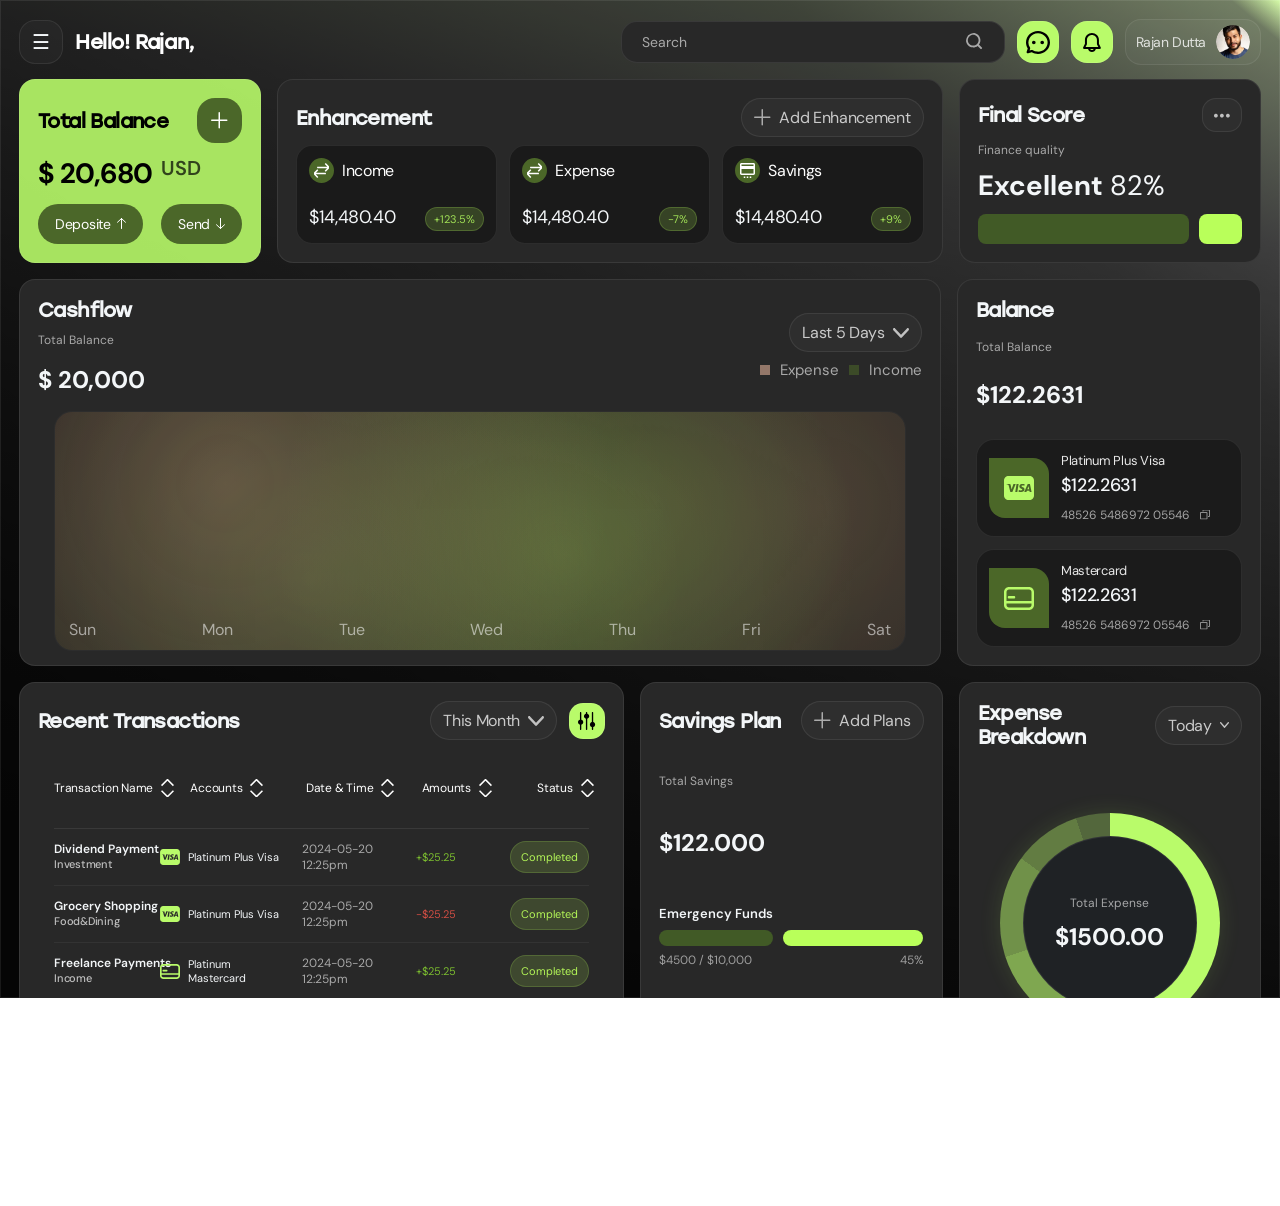
==== commit bcb392b1: "semantic tag changes" ====
--- a/index.html
+++ b/index.html
@@ -1,12 +1,26 @@
-<!DOCTYPE html>
+<!doctype html>
 <html lang="en">
   <head>
     <meta charset="UTF-8" />
     <meta name="viewport" content="width=device-width, initial-scale=1.0" />
     <title>Dashboard - Fin Pocket</title>
-    <link rel="apple-touch-icon" sizes="180x180" href="./assets/favicon_io/apple-touch-icon.png" />
-    <link rel="icon" type="image/png" sizes="32x32" href="./assets/favicon_io/favicon-32x32.png" />
-    <link rel="icon" type="image/png" sizes="16x16" href="./assets/favicon_io/favicon-16x16.png" />
+    <link
+      rel="apple-touch-icon"
+      sizes="180x180"
+      href="./assets/favicon_io/apple-touch-icon.png"
+    />
+    <link
+      rel="icon"
+      type="image/png"
+      sizes="32x32"
+      href="./assets/favicon_io/favicon-32x32.png"
+    />
+    <link
+      rel="icon"
+      type="image/png"
+      sizes="16x16"
+      href="./assets/favicon_io/favicon-16x16.png"
+    />
     <link rel="manifest" href="./assets/favicon_io/site.webmanifest" />
     <link rel="stylesheet" href="./css/style.css" />
   </head>
@@ -16,45 +30,57 @@
       <!-- SIDEBAR -->
       <aside class="sidebar">
         <label for="menuToggle" class="sidebar-close">✕</label>
-        <div class="brand">
-          <a href="#" class="brand-logo">
-            <figure>
-              <img src="./assets/dashboard/logo.svg" alt="logo" />
-            </figure>
-          </a>
+        <div class="sidebar-header">
+          <div class="brand">
+            <a
+              href="https://bikram8538.github.io/fin-pocket/"
+              class="brand-logo"
+            >
+              <figure>
+                <img src="./assets/dashboard/logo.svg" alt="logo" />
+              </figure>
+            </a>
+          </div>
+
+          <div class="user">
+            <div class="user-img"></div>
+            <div class="user-info">
+              <strong class="user-name">Rajan Dutta</strong>
+              <span class="ac-type">Personal Account</span>
+            </div>
+            <div class="user-chevron"></div>
+          </div>
         </div>
 
-        <div class="user">
-          <div class="user-img"></div>
-          <div class="user-info">
-            <h1>Rajan Dutta</h1>
-            <p>Personal Account</p>
-          </div>
-          <div class="user-chevron"></div>
+        <!-- ✅ SCROLL AREA -->
+        <div class="sidebar-scroll">
+          <p class="menu-title">MAIN MENU</p>
+          <nav class="nav top-nav">
+            <a class="nav-link active" href="./index.html">
+              <span class="ico"></span> Dashboard
+            </a>
+            <a class="nav-link" href="#"><span class="ico"></span> Payments</a>
+            <a class="nav-link" href="#"
+              ><span class="ico"></span> Transactions</a
+            >
+            <a class="nav-link" href="#"
+              ><span class="ico"></span> My wallets</a
+            >
+            <a class="nav-link" href="#"
+              ><span class="ico"></span> Savings plan</a
+            >
+          </nav>
+
+          <p class="menu-title">PREFERENCE</p>
+          <nav class="nav bottom-nav">
+            <a class="nav-link" href="#"><span class="ico"></span> Promos</a>
+            <a class="nav-link" href="#"><span class="ico"></span> Settings</a>
+            <a class="nav-link" href="#"
+              ><span class="ico"></span> Help center</a
+            >
+            <a class="nav-link" href="#"><span class="ico"></span> Log out</a>
+          </nav>
         </div>
-
-        <p class="menu-title">MAIN MENU</p>
-        <nav class="nav top-nav">
-          <a class="nav-link active" href="#">
-            <span class="ico"></span> Dashboard
-          </a>
-          <a class="nav-link" href="#"><span class="ico"></span> Payments</a>
-          <a class="nav-link" href="#"
-            ><span class="ico"></span> Transactions</a
-          >
-          <a class="nav-link" href="#"><span class="ico"></span> My wallets</a>
-          <a class="nav-link" href="#"
-            ><span class="ico"></span> Savings plan</a
-          >
-        </nav>
-
-        <p class="menu-title">PREFERENCE</p>
-        <nav class="nav bottom-nav">
-          <a class="nav-link" href="#"><span class="ico"></span> Promos</a>
-          <a class="nav-link" href="#"><span class="ico"></span> Settings</a>
-          <a class="nav-link" href="#"><span class="ico"></span> Help center</a>
-          <a class="nav-link" href="#"><span class="ico"></span> Log out</a>
-        </nav>
 
         <div class="upgrade">
           <div class="upgrade-top">
@@ -82,7 +108,7 @@
             <!-- ✅ MENU BUTTON -->
             <label for="menuToggle" class="menu-btn">☰</label>
 
-            <h1 class="hello">Hello! Rajan,</h1>
+            <strong class="hello">Hello! Rajan,</strong>
           </div>
 
           <div class="topbar-right">
@@ -95,7 +121,7 @@
             <button class="icon-btn"></button>
 
             <div class="profile-mini">
-              <span class="name">Rajan Dutta</span>
+              <strong class="name">Rajan Dutta</strong>
               <span class="avatar"></span>
             </div>
           </div>
@@ -108,7 +134,7 @@
               <!-- Total Balance -->
               <div class="card card-balance">
                 <div class="card-head">
-                  <p class="card-title">Total Balance</p>
+                  <h2 class="card-title">Total Balance</h2>
                   <button class="chip-plus">
                     <figure>
                       <img
@@ -149,7 +175,7 @@
               <!-- Enhancement -->
               <div class="card card-enh">
                 <div class="card-head">
-                  <p class="card-title">Enhancement</p>
+                  <h2 class="card-title">Enhancement</h2>
                   <button class="btn btn-outline small">
                     <figure>
                       <img
@@ -215,7 +241,7 @@
               <!-- Final score -->
               <div class="card card-score">
                 <div class="card-head">
-                  <p class="card-title">Final Score</p>
+                  <h2 class="card-title">Final Score</h2>
                   <button class="dot-menu">•••</button>
                 </div>
 
@@ -237,7 +263,7 @@
               <div class="card card-chart">
                 <div class="card-head">
                   <div class="chart-top">
-                    <p class="card-title">Cashflow</p>
+                    <h2 class="card-title">Cashflow</h2>
                     <p class="muted">Total Balance</p>
                     <strong class="big">$ 20,000</strong>
                   </div>
@@ -272,7 +298,7 @@
 
               <div class="card card-bal">
                 <div class="card-head">
-                  <p class="card-title">Balance</p>
+                  <h2 class="card-title">Balance</h2>
                 </div>
 
                 <p class="muted">Total Balance</p>
@@ -303,7 +329,7 @@
               <!-- Recent Transactions -->
               <div class="card card-table">
                 <div class="card-head">
-                  <p class="card-title">Recent Transactions</p>
+                  <h2 class="card-title">Recent Transactions</h2>
 
                   <div class="table-actions">
                     <button class="btn btn-outline small">
@@ -407,7 +433,7 @@
               <!-- Savings Plan -->
               <div class="card card-savings">
                 <div class="card-head">
-                  <p class="card-title">Savings Plan</p>
+                  <h2 class="card-title">Savings Plan</h2>
                   <button class="btn btn-outline small">
                     <figure>
                       <img
@@ -461,7 +487,7 @@
 
               <div class="card card-breakdown">
                 <div class="card-head">
-                  <p class="card-title">Expense Breakdown</p>
+                  <h2 class="card-title">Expense Breakdown</h2>
                   <button class="btn btn-outline small">
                     Today
                     <figure>
--- a/css/style.css
+++ b/css/style.css
@@ -61,6 +61,8 @@
     rgba(0, 0, 0, 1) 100%
   );
   color: #f3f6f8;
+  height: 100%;
+
 }
 
 /* ====== THEME ====== */
@@ -68,7 +70,7 @@
   --bg-white: #ffffff;
   --bg-black: #000000;
   --bg: #0b0d0f;
-  --panel: rgba(30, 33, 36, 0.85);
+  --panel: #282828;
   --panel-2: rgba(24, 27, 30, 0.9);
   --stroke: rgba(255, 255, 255, 0.08);
   --muted: rgba(255, 255, 255, 0.6);
@@ -159,7 +161,7 @@
 /* ====== APP LAYOUT ====== */
 .app {
   height: 100%;
-  padding: 22px;
+  /* padding: 22px; */
   display: grid;
   grid-template-columns: 320px 1fr;
   gap: 20px;
@@ -174,7 +176,8 @@
 
 /* ====== SIDEBAR ====== */
 .sidebar {
-  background: radial-gradient(
+  background:
+    radial-gradient(
       circle at 30% 10%,
       rgba(185, 255, 90, 0.12),
       transparent 40%
@@ -185,10 +188,30 @@
   padding: 22px 18px;
   box-shadow: var(--shadow);
   position: relative;
-  overflow-x: hidden;
+  overflow: hidden;
   border-right: 2px solid var(--green);
-}
-
+  display: flex;
+  flex-direction: column;
+  justify-content: space-between;
+  height: 100%;
+}
+.sidebar-scroll::-webkit-scrollbar {
+  width: 5px;
+}
+.sidebar-scroll::-webkit-scrollbar-track {
+  background: transparent;
+}
+.sidebar-scroll::-webkit-scrollbar-thumb {
+  background: var(--green);
+  background: rgba(255, 255, 255, 0.5);
+  border-radius: 10px;
+}
+.sidebar-scroll::-webkit-scrollbar-thumb:hover {
+  background: #9dff7a;
+}
+.sidebar-header {
+  flex-shrink: 0;
+}
 .brand {
   display: flex;
   align-items: center;
@@ -214,16 +237,18 @@
   border-radius: 50%;
   background: url("../assets/dashboard/profile.svg") center / cover no-repeat;
 }
-.user-info h1 {
+.user-name {
   font-family: var(--ff-stolzl);
   letter-spacing: var(--letter-spacing-200);
   font-size: 18px;
   font-weight: 500;
   margin-bottom: 1px;
-}
-.user-info p {
+  display: block;
+}
+.ac-type {
   font-size: 15px;
   color: var(--muted);
+  display: block;
 }
 .user-chevron {
   margin-left: auto;
@@ -234,7 +259,12 @@
   border-radius: 6px;
   cursor: pointer;
 }
-
+.sidebar-scroll {
+  flex: 1;
+  overflow-y: auto;
+  padding: 10px 14px 20px;
+  scroll-behavior: smooth;
+}
 .menu-title {
   font-family: var(--ff-stolzl);
   margin: 18px 10px 10px;
@@ -243,13 +273,11 @@
   font-weight: 400;
   letter-spacing: 1.2px;
 }
-
 .nav {
   display: grid;
   gap: 10px;
   padding: 0 6px;
 }
-
 .nav-link {
   display: flex;
   align-items: center;
@@ -261,7 +289,6 @@
   background: rgba(255, 255, 255, 0.02);
   transition: 0.25s;
 }
-
 .nav-link .ico {
   width: 18px;
   height: 18px;
@@ -297,22 +324,15 @@
 .bottom-nav .nav-link:nth-child(4) .ico {
   background-image: url("../assets/dashboard/logout-icon.svg");
 }
-
 .nav-link:hover {
   border-color: rgba(185, 255, 90, 0.25);
   background: rgba(185, 255, 90, 0.05);
 }
-
 .nav-link.active {
   background: rgba(255, 255, 255, 0.06);
   border-color: rgba(255, 255, 255, 0.1);
 }
-
 .upgrade {
-  /* position: absolute; */
-  /* left: 18px;
-  right: 18px;
-  bottom: 18px; */
   background: linear-gradient(
     290deg,
     rgba(155, 255, 36, 0.6) 0%,
@@ -325,8 +345,8 @@
   justify-content: center;
   align-items: center;
   margin-top: 32px;
-}
-
+  flex-shrink: 0;
+}
 .upgrade-top {
   display: flex;
   align-items: center;
@@ -336,7 +356,6 @@
 .upgrade-top .brand-logo {
   width: 140px;
 }
-
 .upgrade h2 {
   margin-bottom: 6px;
   font-size: 18px;
@@ -370,34 +389,30 @@
 .main {
   background: rgba(255, 255, 255, 0.02);
   border: 1px solid var(--stroke);
-  border-radius: 26px;
+  /* border-radius: 26px; */
   padding: 18px;
   box-shadow: var(--shadow);
   /* overflow: hidden; */
   z-index: 44;
 }
-
 .topbar {
   display: flex;
   align-items: center;
   justify-content: space-between;
   margin-bottom: 14px;
 }
-
 .hello {
-  font-size: var(--ff-stolzl);
+  font-family: var(--ff-stolzl);
   font-size: 20px;
   font-weight: 700;
   color: rgba(255, 255, 255, 1);
   letter-spacing: var(--letter-spacing-200);
 }
-
 .topbar-right {
   display: flex;
   align-items: center;
   gap: 12px;
 }
-
 .search {
   width: min(420px, 30vw);
   height: 42px;
@@ -409,7 +424,6 @@
   padding: 14px 20px;
   gap: 10px;
 }
-
 .search input {
   flex: 1;
   color: rgba(255, 255, 255, 0.9);
@@ -456,6 +470,7 @@
   font-size: 14px;
   letter-spacing: var(--letter-spacing-300);
   color: rgba(255, 255, 255, 0.8);
+  font-weight: 400;
 }
 .profile-mini .avatar {
   width: 34px;
@@ -528,26 +543,23 @@
 .row-3 > * {
   min-width: 0;
 }
-
 .col-left {
   display: grid;
   gap: 16px;
 }
-
 .row {
   display: grid;
   gap: 16px;
   grid-template-columns: minmax(0, 1fr) minmax(260px, 350px);
 }
-
 .col {
+  height: 100vh;
   display: grid;
   gap: 16px;
 }
 .row-1 {
   display: grid;
   gap: 16px;
-  grid-template-columns: minmax(240px, 1fr) minmax(0, 3fr) minmax(300px, 360px);
   grid-template-columns: minmax(240px, 0.8fr) minmax(0, 2.2fr) minmax(
       280px,
       1fr
@@ -556,27 +568,21 @@
 .row-2 {
   display: grid;
   gap: 16px;
-  grid-template-columns: minmax(0, 1fr) minmax(300px, 360px);
-  grid-template-columns: minmax(0, 3fr) minmax(280px, 1fr);
-}
-
+  grid-template-columns: minmax(0, 3.03fr) minmax(280px, 1fr);
+}
 .row-3 {
   display: grid;
   gap: 16px;
-  grid-template-columns:
-    minmax(0, 1fr)
-    minmax(300px, 360px)
-    minmax(300px, 360px);
 
   grid-template-columns: minmax(0, 2fr) minmax(280px, 1fr) minmax(280px, 1fr);
 }
 
 /* ====== CARDS ====== */
 .card {
-  border-radius: 22px;
+  border-radius: 16px;
   border: 1px solid var(--stroke);
   background: var(--panel);
-  box-shadow: 0 10px 22px rgba(0, 0, 0, 0.45);
+  /* box-shadow: 0 10px 22px rgba(0, 0, 0, 0.45); */
   overflow: hidden;
   display: flex;
   justify-content: space-between;
@@ -584,7 +590,6 @@
   padding: 18px;
   gap: 8px;
 }
-
 .card-head {
   display: flex;
   align-items: center;
@@ -614,7 +619,6 @@
 .card-balance .card-title {
   color: rgb(0, 0, 0);
 }
-
 .chip-plus figure {
   background: #4b6729;
   display: flex;
@@ -651,7 +655,6 @@
   grid-template-columns: repeat(auto-fit, minmax(160px, 1fr));
   gap: 12px;
 }
-
 .mini-box {
   border-radius: 16px;
   border: 1px solid var(--stroke);
@@ -677,7 +680,6 @@
   justify-content: center;
   align-items: center;
 }
-
 .mini-title {
   font-size: 16px;
   color: rgba(255, 255, 255, 1);
@@ -740,7 +742,6 @@
 .dot.inc {
   background: #3c4b28;
 }
-
 .chart-placeholder {
   height: 240px;
   margin: 8px 16px 0;
@@ -757,7 +758,8 @@
   filter: blur(0px);
 }
 .wave-a {
-  background: radial-gradient(
+  background:
+    radial-gradient(
       circle at 20% 30%,
       rgba(255, 180, 150, 0.32),
       transparent 55%
@@ -774,7 +776,8 @@
     );
 }
 .wave-b {
-  background: radial-gradient(
+  background:
+    radial-gradient(
       circle at 30% 70%,
       rgba(185, 255, 90, 0.22),
       transparent 60%
@@ -798,7 +801,7 @@
 }
 
 /* Table */
-.table-scroll{
+.table-scroll {
   width: 100%;
 }
 .table-actions {
@@ -946,14 +949,12 @@
   /* border-radius: 6px;
   */
 }
-
 .bar-dark {
   width: calc(var(--val) - 5px);
   height: 100%;
   background: #415a26;
   border-radius: 999px;
 }
-
 .bar-light {
   width: calc(100% - var(--val) - 5px);
   height: 100%;
@@ -961,7 +962,6 @@
   background: #b9ff5a;
   border-radius: 999px;
 }
-
 .bar-meta {
   margin-top: 6px;
   display: flex;
@@ -1136,6 +1136,8 @@
   color: rgba(255, 255, 255, 0.7);
 }
 
+/* ====== RESPONSIVE ====== */
+
 @media (max-width: 1900px) {
   /* ✅ app becomes 1 column */
   .app {
@@ -1151,9 +1153,9 @@
   /* ✅ sidebar becomes drawer */
   .sidebar {
     position: fixed;
-    top: 18px;
+    /* top: 18px;
     left: 18px;
-    bottom: 18px;
+    bottom: 18px; */
     width: min(320px, 86vw);
     z-index: 1000;
 
@@ -1190,7 +1192,6 @@
     pointer-events: auto;
   }
 }
-/* ====== RESPONSIVE ====== */
 
 @media (max-width: 1200px) {
   .row,
@@ -1236,19 +1237,19 @@
     justify-content: space-between;
     gap: 10px;
   }
-  .search{
+  .search {
     display: none;
   }
-  .profile-mini .name{
+  .profile-mini .name {
     display: none;
   }
-  .profile-mini{
+  .profile-mini {
     width: 46px;
     height: 46px;
-  padding: 5px 5px;
-  background: var(--green);
-  }
-  
+    padding: 5px 5px;
+    background: var(--green);
+  }
+
   .search {
     width: 100%;
   }
@@ -1286,18 +1287,17 @@
     scrollbar-width: auto; /* ✅ makes it visible */
     scrollbar-color: rgba(185, 255, 90, 0.6) rgba(255, 255, 255, 0.08);
   }
-}
-@media (max-width: 420px) {
-  .profile-mini{
-    display: none;
-  }
-  .app {
-    padding: 14px;
-  }
-
   .main {
     padding: 14px;
   }
+}
+@media (max-width: 420px) {
+  .profile-mini {
+    display: none;
+  }
+  /* .app {
+    padding: 14px;
+  } */
 
   .card-head {
     flex-direction: column;
@@ -1310,25 +1310,25 @@
     height: 190px;
   }
 }
-@media (max-width: 320px){
-  .topbar-right button:first-of-type{
+@media (max-width: 320px) {
+  .topbar-right button:first-of-type {
     display: none;
   }
-  .app{
+  .app {
     padding: 0;
     border-radius: 0;
   }
-  .main{
+  .main {
     padding: 8px;
   }
-  .card{
+  .card {
     padding: 16px 12px;
     border-radius: 12px;
   }
-  .chart-placeholder{
+  .chart-placeholder {
     margin: 8px 0 0 0;
   }
-  .chart-controls{
+  .chart-controls {
     justify-items: start;
   }
 }
